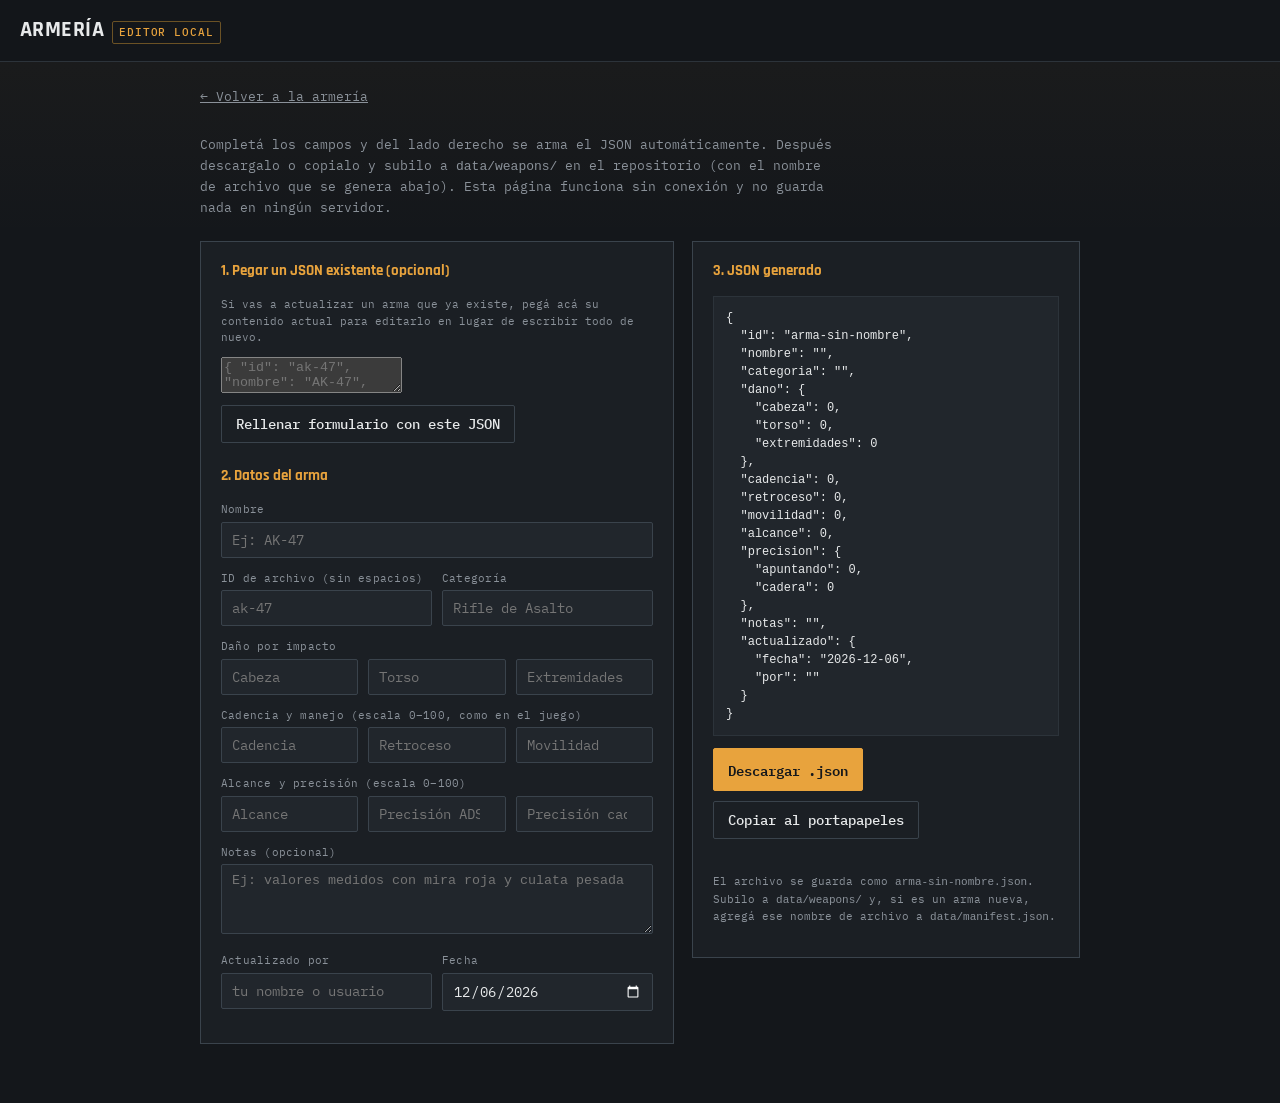
==== tools/editor.html @ 1758c244 "1st commit" ====
<!DOCTYPE html>
<html lang="es">
<head>
<meta charset="UTF-8">
<meta name="viewport" content="width=device-width, initial-scale=1.0">
<title>Editor de armas — Armería Blood Strike</title>
<link rel="preconnect" href="https://fonts.googleapis.com">
<link rel="preconnect" href="https://fonts.gstatic.com" crossorigin>
<link href="https://fonts.googleapis.com/css2?family=Rajdhani:wght@600;700&family=IBM+Plex+Mono:wght@400;500;600&display=swap" rel="stylesheet">
<link rel="stylesheet" href="../css/style.css">
</head>
<body>

<header class="topbar">
  <div class="wordmark">ARMERÍA <span>EDITOR LOCAL</span></div>
</header>

<div class="editor-wrap">
  <a class="back-link" href="../index.html">← Volver a la armería</a>
  <p class="editor-intro">
    Completá los campos y del lado derecho se arma el JSON automáticamente.
    Después descargalo o copialo y subilo a <code>data/weapons/</code> en el
    repositorio (con el nombre de archivo que se genera abajo). Esta página
    funciona sin conexión y no guarda nada en ningún servidor.
  </p>

  <div class="editor-layout">
    <div class="panel">
      <div class="panel__title">1. Pegar un JSON existente (opcional)</div>
      <p class="hint">Si vas a actualizar un arma que ya existe, pegá acá su contenido actual para editarlo en lugar de escribir todo de nuevo.</p>
      <div class="paste-box">
        <textarea id="pegar" placeholder='{ "id": "ak-47", "nombre": "AK-47", ... }'></textarea>
        <div class="actions">
          <button class="btn secondary" id="btn-rellenar">Rellenar formulario con este JSON</button>
        </div>
      </div>

      <div class="panel__title" style="margin-top:22px;">2. Datos del arma</div>

      <div class="field">
        <label for="nombre">Nombre</label>
        <input type="text" id="nombre" placeholder="Ej: AK-47">
      </div>

      <div class="field-grid-2">
        <div class="field">
          <label for="id">ID de archivo (sin espacios)</label>
          <input type="text" id="id" placeholder="ak-47">
        </div>
        <div class="field">
          <label for="categoria">Categoría</label>
          <input type="text" id="categoria" list="categorias" placeholder="Rifle de Asalto">
          <datalist id="categorias">
            <option value="Rifle de Asalto">
            <option value="Subfusil">
            <option value="Escopeta">
            <option value="Francotirador">
            <option value="Ametralladora Ligera">
            <option value="Pistola">
          </datalist>
        </div>
      </div>

      <div class="field">
        <label>Daño por impacto</label>
        <div class="field-grid">
          <input type="number" id="dano_cabeza" placeholder="Cabeza">
          <input type="number" id="dano_torso" placeholder="Torso">
          <input type="number" id="dano_extremidades" placeholder="Extremidades">
        </div>
      </div>

      <div class="field">
        <label>Cadencia y manejo (escala 0–100, como en el juego)</label>
        <div class="field-grid">
          <input type="number" id="cadencia" placeholder="Cadencia" min="0" max="100">
          <input type="number" id="retroceso" placeholder="Retroceso" min="0" max="100">
          <input type="number" id="movilidad" placeholder="Movilidad" min="0" max="100">
        </div>
      </div>

      <div class="field">
        <label>Alcance y precisión (escala 0–100)</label>
        <div class="field-grid">
          <input type="number" id="alcance" placeholder="Alcance" min="0" max="100">
          <input type="number" id="precision_apuntando" placeholder="Precisión ADS" min="0" max="100">
          <input type="number" id="precision_cadera" placeholder="Precisión cadera" min="0" max="100">
        </div>
      </div>

      <div class="field">
        <label for="notas">Notas (opcional)</label>
        <textarea id="notas" placeholder="Ej: valores medidos con mira roja y culata pesada"></textarea>
      </div>

      <div class="field-grid-2">
        <div class="field">
          <label for="por">Actualizado por</label>
          <input type="text" id="por" placeholder="tu nombre o usuario">
        </div>
        <div class="field">
          <label for="fecha">Fecha</label>
          <input type="date" id="fecha">
        </div>
      </div>
    </div>

    <div class="panel">
      <div class="panel__title">3. JSON generado</div>
      <pre class="json-preview" id="preview"></pre>
      <div class="actions">
        <button class="btn" id="btn-descargar">Descargar .json</button>
        <button class="btn secondary" id="btn-copiar">Copiar al portapapeles</button>
      </div>
      <div class="status-msg" id="status"></div>
      <p class="hint">
        El archivo se guarda como <code id="nombre-archivo">arma.json</code>.
        Subilo a <code>data/weapons/</code> y, si es un arma nueva, agregá
        ese nombre de archivo a <code>data/manifest.json</code>.
      </p>
    </div>
  </div>
</div>

<script src="editor.js" defer></script>
</body>
</html>
---- css/style.css ----
/* ===================================================================
   Blood Strike — Armería
   Paleta: consola táctica / pantalla de inspección de arma.
   =================================================================== */

:root {
  --bg: #14171b;
  --panel: #1b1f24;
  --panel-2: #21262c;
  --border: #2c333a;
  --border-strong: #3a434c;
  --text: #e7e9ea;
  --text-muted: #8a9199;
  --accent: #e8a33d;      /* ámbar — acción / foco */
  --accent-dim: #6b5225;
  --cyan: #4fd1c5;        /* selección / activo */
  --danger: #e2574c;      /* daño alto */
  --radius: 2px;
  --mono: "IBM Plex Mono", "SFMono-Regular", Consolas, monospace;
  --display: "Rajdhani", "Segoe UI", sans-serif;
}

* { box-sizing: border-box; }

html { color-scheme: dark; }

body {
  margin: 0;
  background: var(--bg);
  background-image:
    linear-gradient(180deg, rgba(232, 163, 61, 0.04), transparent 240px);
  color: var(--text);
  font-family: var(--mono);
  font-size: 14px;
  line-height: 1.5;
}

a { color: var(--cyan); }

button, select, input {
  font-family: inherit;
  font-size: inherit;
  color: inherit;
}

::selection { background: var(--accent); color: #14171b; }

/* Foco visible siempre (accesibilidad) */
:focus-visible {
  outline: 2px solid var(--cyan);
  outline-offset: 2px;
}

/* ---------- Cabecera ---------- */

.topbar {
  position: sticky;
  top: 0;
  z-index: 10;
  display: flex;
  flex-wrap: wrap;
  align-items: center;
  gap: 16px;
  padding: 14px 20px;
  background: rgba(20, 23, 27, 0.94);
  backdrop-filter: blur(6px);
  border-bottom: 1px solid var(--border);
}

.wordmark {
  display: flex;
  align-items: baseline;
  gap: 8px;
  font-family: var(--display);
  font-weight: 700;
  font-size: 22px;
  letter-spacing: 0.02em;
  color: var(--text);
  white-space: nowrap;
}

.wordmark span {
  font-family: var(--mono);
  font-weight: 500;
  font-size: 11px;
  letter-spacing: 0.08em;
  color: var(--accent);
  border: 1px solid var(--accent-dim);
  padding: 2px 6px;
  border-radius: var(--radius);
}

.search-input {
  flex: 1 1 220px;
  min-width: 160px;
  background: var(--panel);
  border: 1px solid var(--border-strong);
  color: var(--text);
  padding: 9px 12px;
  border-radius: var(--radius);
}

.search-input::placeholder { color: var(--text-muted); }

.sort-select {
  background: var(--panel);
  border: 1px solid var(--border-strong);
  padding: 9px 10px;
  border-radius: var(--radius);
}

/* ---------- Filtros de categoría ---------- */

.filters {
  display: flex;
  flex-wrap: wrap;
  gap: 8px;
  padding: 14px 20px;
  border-bottom: 1px solid var(--border);
}

.chip {
  background: var(--panel);
  border: 1px solid var(--border-strong);
  color: var(--text-muted);
  padding: 6px 12px;
  border-radius: var(--radius);
  cursor: pointer;
  font-size: 12.5px;
  letter-spacing: 0.02em;
}

.chip:hover { border-color: var(--cyan); color: var(--text); }

.chip.active {
  background: var(--accent);
  border-color: var(--accent);
  color: #14171b;
  font-weight: 600;
}

/* ---------- Grilla de armas ---------- */

.weapon-grid {
  display: grid;
  grid-template-columns: repeat(auto-fill, minmax(240px, 1fr));
  gap: 14px;
  padding: 20px;
  max-width: 1400px;
  margin: 0 auto;
}

.weapon-card {
  --clip: 12px;
  background: var(--panel);
  border: 1px solid var(--border-strong);
  clip-path: polygon(
    0 0, calc(100% - var(--clip)) 0, 100% var(--clip),
    100% 100%, var(--clip) 100%, 0 calc(100% - var(--clip))
  );
  padding: 14px 16px 16px;
  cursor: pointer;
  transition: border-color 120ms ease, box-shadow 120ms ease;
  text-align: left;
}

.weapon-card:hover,
.weapon-card:focus-visible {
  border-color: var(--cyan);
  box-shadow: 0 0 0 1px rgba(79, 209, 197, 0.25) inset;
}

.weapon-card__top {
  display: flex;
  justify-content: space-between;
  align-items: baseline;
  gap: 8px;
  margin-bottom: 10px;
}

.weapon-card__name {
  font-family: var(--display);
  font-weight: 700;
  font-size: 18px;
  color: var(--text);
}

.weapon-card__cat {
  font-size: 10.5px;
  color: var(--text-muted);
  white-space: nowrap;
}

.stat-row {
  display: grid;
  grid-template-columns: 40px 1fr 28px;
  align-items: center;
  gap: 8px;
  margin-top: 6px;
}

.stat-row__label {
  font-size: 10.5px;
  color: var(--text-muted);
  letter-spacing: 0.04em;
}

.stat-row__value {
  font-size: 11px;
  text-align: right;
  color: var(--text-muted);
}

.bar {
  height: 6px;
  background: var(--panel-2);
  border: 1px solid var(--border);
  border-radius: 1px;
  overflow: hidden;
}

.bar__fill {
  height: 100%;
  background: var(--accent);
}

.bar__fill.cyan { background: var(--cyan); }
.bar__fill.danger { background: var(--danger); }

.weapon-card__empty {
  margin-top: 10px;
  font-size: 11px;
  color: var(--text-muted);
  border-top: 1px dashed var(--border-strong);
  padding-top: 8px;
}

.empty-state, .error-state {
  padding: 60px 20px;
  text-align: center;
  color: var(--text-muted);
  max-width: 480px;
  margin: 0 auto;
}

.error-state code {
  display: block;
  margin-top: 10px;
  color: var(--danger);
  font-size: 12px;
}

/* ---------- Panel de detalle ---------- */

.detail-overlay {
  position: fixed;
  inset: 0;
  background: rgba(10, 12, 14, 0.72);
  display: flex;
  align-items: flex-start;
  justify-content: center;
  padding: 40px 16px;
  overflow-y: auto;
  z-index: 20;
}

.detail-overlay.hidden { display: none; }

.detail-panel {
  background: var(--panel);
  border: 1px solid var(--border-strong);
  max-width: 560px;
  width: 100%;
  padding: 24px 26px 26px;
}

.detail-panel__head {
  display: flex;
  justify-content: space-between;
  align-items: flex-start;
  gap: 12px;
  border-bottom: 1px solid var(--border);
  padding-bottom: 14px;
  margin-bottom: 18px;
}

.detail-panel__name {
  font-family: var(--display);
  font-size: 26px;
  font-weight: 700;
}

.detail-panel__cat {
  color: var(--accent);
  font-size: 12px;
  letter-spacing: 0.03em;
  margin-top: 2px;
}

.detail-close {
  background: none;
  border: 1px solid var(--border-strong);
  color: var(--text-muted);
  width: 30px;
  height: 30px;
  cursor: pointer;
  border-radius: var(--radius);
}

.detail-close:hover { color: var(--text); border-color: var(--cyan); }

.detail-section { margin-bottom: 18px; }

.detail-section__title {
  font-size: 11px;
  color: var(--text-muted);
  letter-spacing: 0.06em;
  margin-bottom: 8px;
}

.dano-grid {
  display: grid;
  grid-template-columns: repeat(3, 1fr);
  gap: 10px;
}

.dano-cell {
  background: var(--panel-2);
  border: 1px solid var(--border);
  padding: 10px;
  text-align: center;
}

.dano-cell__num {
  font-family: var(--display);
  font-size: 22px;
  font-weight: 700;
  color: var(--danger);
}

.dano-cell__label {
  font-size: 10px;
  color: var(--text-muted);
  margin-top: 2px;
}

.detail-panel .stat-row { grid-template-columns: 90px 1fr 32px; margin-top: 10px; }
.detail-panel .stat-row__label { font-size: 11px; }

.detail-notas {
  font-size: 12.5px;
  color: var(--text-muted);
  font-style: italic;
  line-height: 1.5;
}

.detail-meta {
  font-size: 11px;
  color: var(--text-muted);
  border-top: 1px solid var(--border);
  padding-top: 12px;
  margin-top: 4px;
}

/* ---------- Pie ---------- */

footer {
  text-align: center;
  padding: 30px 20px 40px;
  color: var(--text-muted);
  font-size: 12px;
}

footer a { color: var(--text-muted); text-decoration: underline; }
footer a:hover { color: var(--cyan); }

/* ---------- Editor de armas (tools/editor.html) ---------- */

.editor-wrap {
  max-width: 920px;
  margin: 0 auto;
  padding: 24px 20px 60px;
}

.editor-intro {
  color: var(--text-muted);
  font-size: 13px;
  max-width: 640px;
  margin-bottom: 22px;
  line-height: 1.6;
}

.editor-layout {
  display: grid;
  grid-template-columns: 1.1fr 0.9fr;
  gap: 18px;
  align-items: start;
}

@media (max-width: 820px) {
  .editor-layout { grid-template-columns: 1fr; }
}

.panel {
  background: var(--panel);
  border: 1px solid var(--border-strong);
  padding: 18px 20px 20px;
}

.panel__title {
  font-family: var(--display);
  font-size: 15px;
  font-weight: 700;
  margin-bottom: 14px;
  color: var(--accent);
}

.field { margin-bottom: 12px; }

.field label {
  display: block;
  font-size: 11px;
  color: var(--text-muted);
  margin-bottom: 4px;
  letter-spacing: 0.02em;
}

.field input,
.field select,
.field textarea {
  width: 100%;
  background: var(--panel-2);
  border: 1px solid var(--border-strong);
  color: var(--text);
  padding: 8px 10px;
  border-radius: var(--radius);
}

.field textarea { resize: vertical; min-height: 70px; }

.field-grid {
  display: grid;
  grid-template-columns: repeat(3, 1fr);
  gap: 10px;
}

.field-grid-2 {
  display: grid;
  grid-template-columns: repeat(2, 1fr);
  gap: 10px;
}

.btn {
  background: var(--accent);
  border: 1px solid var(--accent);
  color: #14171b;
  font-weight: 600;
  padding: 9px 14px;
  border-radius: var(--radius);
  cursor: pointer;
}

.btn:hover { filter: brightness(1.08); }

.btn.secondary {
  background: transparent;
  color: var(--text);
  border: 1px solid var(--border-strong);
  font-weight: 500;
}

.btn.secondary:hover { border-color: var(--cyan); }

.actions { display: flex; flex-wrap: wrap; gap: 10px; margin-top: 6px; }

.json-preview {
  background: var(--panel-2);
  border: 1px solid var(--border);
  padding: 12px;
  font-size: 12px;
  white-space: pre-wrap;
  word-break: break-word;
  max-height: 480px;
  overflow: auto;
}

.paste-box { margin-top: 10px; }

.hint { font-size: 11px; color: var(--text-muted); margin-top: 8px; }

.status-msg {
  font-size: 12px;
  margin-top: 10px;
  min-height: 16px;
  color: var(--cyan);
}

.back-link {
  display: inline-block;
  margin-bottom: 16px;
  font-size: 12.5px;
  color: var(--text-muted);
}

@media (prefers-reduced-motion: reduce) {
  * { transition: none !important; }
}
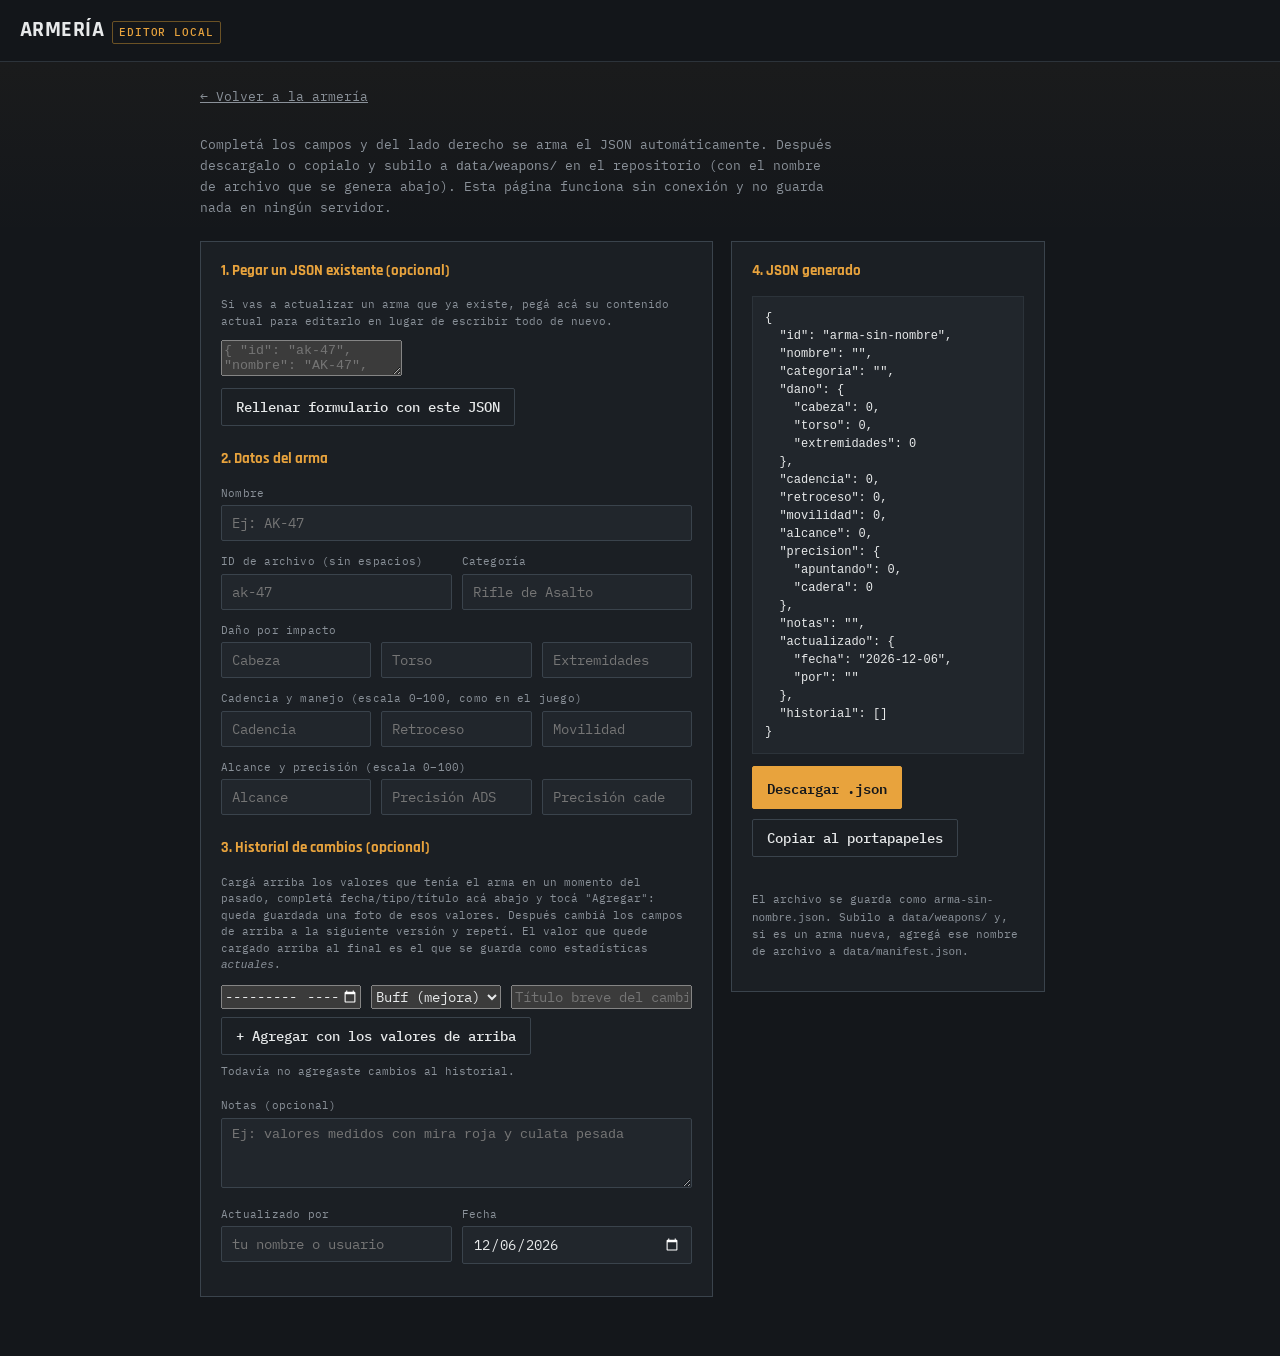
==== commit d1e9a9c3: "2nd commit" ====
--- a/tools/editor.html
+++ b/tools/editor.html
@@ -88,7 +88,31 @@
         </div>
       </div>
 
-      <div class="field">
+      <div class="panel__title" style="margin-top:22px;">3. Historial de cambios (opcional)</div>
+      <p class="hint">
+        Cargá arriba los valores que tenía el arma en un momento del pasado,
+        completá fecha/tipo/título acá abajo y tocá "Agregar": queda
+        guardada una foto de esos valores. Después cambiá los campos de
+        arriba a la siguiente versión y repetí. El valor que quede cargado
+        arriba al final es el que se guarda como estadísticas <em>actuales</em>.
+      </p>
+      <div class="hist-add-grid">
+        <input type="month" id="hist-fecha" aria-label="Fecha del cambio">
+        <select id="hist-tipo" aria-label="Tipo de cambio">
+          <option value="buff">Buff (mejora)</option>
+          <option value="nerf">Nerf (debilita)</option>
+          <option value="ajuste">Ajuste</option>
+        </select>
+        <input type="text" id="hist-titulo" placeholder="Título breve del cambio" aria-label="Título del cambio">
+      </div>
+      <div class="actions" style="margin-top:8px;">
+        <button type="button" class="btn secondary" id="btn-agregar-historial">+ Agregar con los valores de arriba</button>
+      </div>
+      <div id="hist-lista" style="margin-top:6px;">
+        <p class="hint">Todavía no agregaste cambios al historial.</p>
+      </div>
+
+      <div class="field" style="margin-top:18px;">
         <label for="notas">Notas (opcional)</label>
         <textarea id="notas" placeholder="Ej: valores medidos con mira roja y culata pesada"></textarea>
       </div>
@@ -106,7 +130,7 @@
     </div>
 
     <div class="panel">
-      <div class="panel__title">3. JSON generado</div>
+      <div class="panel__title">4. JSON generado</div>
       <pre class="json-preview" id="preview"></pre>
       <div class="actions">
         <button class="btn" id="btn-descargar">Descargar .json</button>
--- a/css/style.css
+++ b/css/style.css
@@ -11,10 +11,11 @@
   --border-strong: #3a434c;
   --text: #e7e9ea;
   --text-muted: #8a9199;
-  --accent: #e8a33d;      /* ámbar — acción / foco */
+  --accent: #e8a33d;      /* ámbar — acción / foco / ajuste */
   --accent-dim: #6b5225;
   --cyan: #4fd1c5;        /* selección / activo */
-  --danger: #e2574c;      /* daño alto */
+  --danger: #e2574c;      /* daño alto / nerf */
+  --buff: #64c76a;        /* buff */
   --radius: 2px;
   --mono: "IBM Plex Mono", "SFMono-Regular", Consolas, monospace;
   --display: "Rajdhani", "Segoe UI", sans-serif;
@@ -362,6 +363,115 @@
   margin-top: 4px;
 }
 
+/* ---------- Historial de cambios ---------- */
+
+.hidden { display: none; }
+
+.tag {
+  display: inline-block;
+  font-size: 10.5px;
+  font-weight: 700;
+  letter-spacing: 0.03em;
+  padding: 2px 7px;
+  border-radius: 2px;
+  line-height: 1.6;
+}
+
+.tag-buff { background: rgba(100, 199, 106, 0.12); color: var(--buff); border: 1px solid rgba(100, 199, 106, 0.4); }
+.tag-nerf { background: rgba(226, 87, 76, 0.12); color: var(--danger); border: 1px solid rgba(226, 87, 76, 0.4); }
+.tag-ajuste { background: rgba(232, 163, 61, 0.12); color: var(--accent); border: 1px solid rgba(232, 163, 61, 0.4); }
+
+.historial-toggle { width: 100%; text-align: left; }
+
+.historial-body { margin-top: 12px; }
+
+.historial-year { margin-top: 14px; }
+
+.historial-year:first-child { margin-top: 0; }
+
+.historial-year__title {
+  font-family: var(--display);
+  font-size: 13px;
+  font-weight: 700;
+  color: var(--text-muted);
+  margin-bottom: 6px;
+}
+
+.historial-entry {
+  border-top: 1px dashed var(--border-strong);
+  padding: 9px 0;
+}
+
+.historial-entry__row {
+  display: flex;
+  align-items: center;
+  gap: 8px;
+  flex-wrap: wrap;
+  font-size: 12.5px;
+}
+
+.historial-entry__mes { font-weight: 600; }
+
+.historial-entry__titulo { color: var(--text-muted); font-size: 12px; }
+
+.historial-entry__toggle {
+  background: none;
+  border: none;
+  color: var(--cyan);
+  cursor: pointer;
+  font-size: 12px;
+  padding: 0;
+  text-decoration: underline;
+  margin-left: auto;
+}
+
+.historial-entry__snapshot {
+  display: none;
+  margin-top: 10px;
+  padding-left: 2px;
+}
+
+.historial-entry__snapshot.open { display: block; }
+
+.historial-entry__snapshot .dano-grid { margin-bottom: 8px; }
+
+/* ---------- Historial dentro del editor (tools/editor.html) ---------- */
+
+.hist-add-grid {
+  display: grid;
+  grid-template-columns: 140px 130px 1fr;
+  gap: 10px;
+}
+
+@media (max-width: 560px) {
+  .hist-add-grid { grid-template-columns: 1fr; }
+}
+
+.hist-item {
+  display: flex;
+  align-items: center;
+  gap: 8px;
+  padding: 7px 0;
+  border-top: 1px dashed var(--border-strong);
+  font-size: 12px;
+  flex-wrap: wrap;
+}
+
+.hist-item__titulo { color: var(--text-muted); }
+
+.hist-item__quitar {
+  background: none;
+  border: 1px solid var(--border-strong);
+  color: var(--text-muted);
+  font-size: 11px;
+  padding: 2px 8px;
+  cursor: pointer;
+  margin-left: auto;
+  border-radius: var(--radius);
+}
+
+.hist-item__quitar:hover { color: var(--danger); border-color: var(--danger); }
+
 /* ---------- Pie ---------- */
 
 footer {
